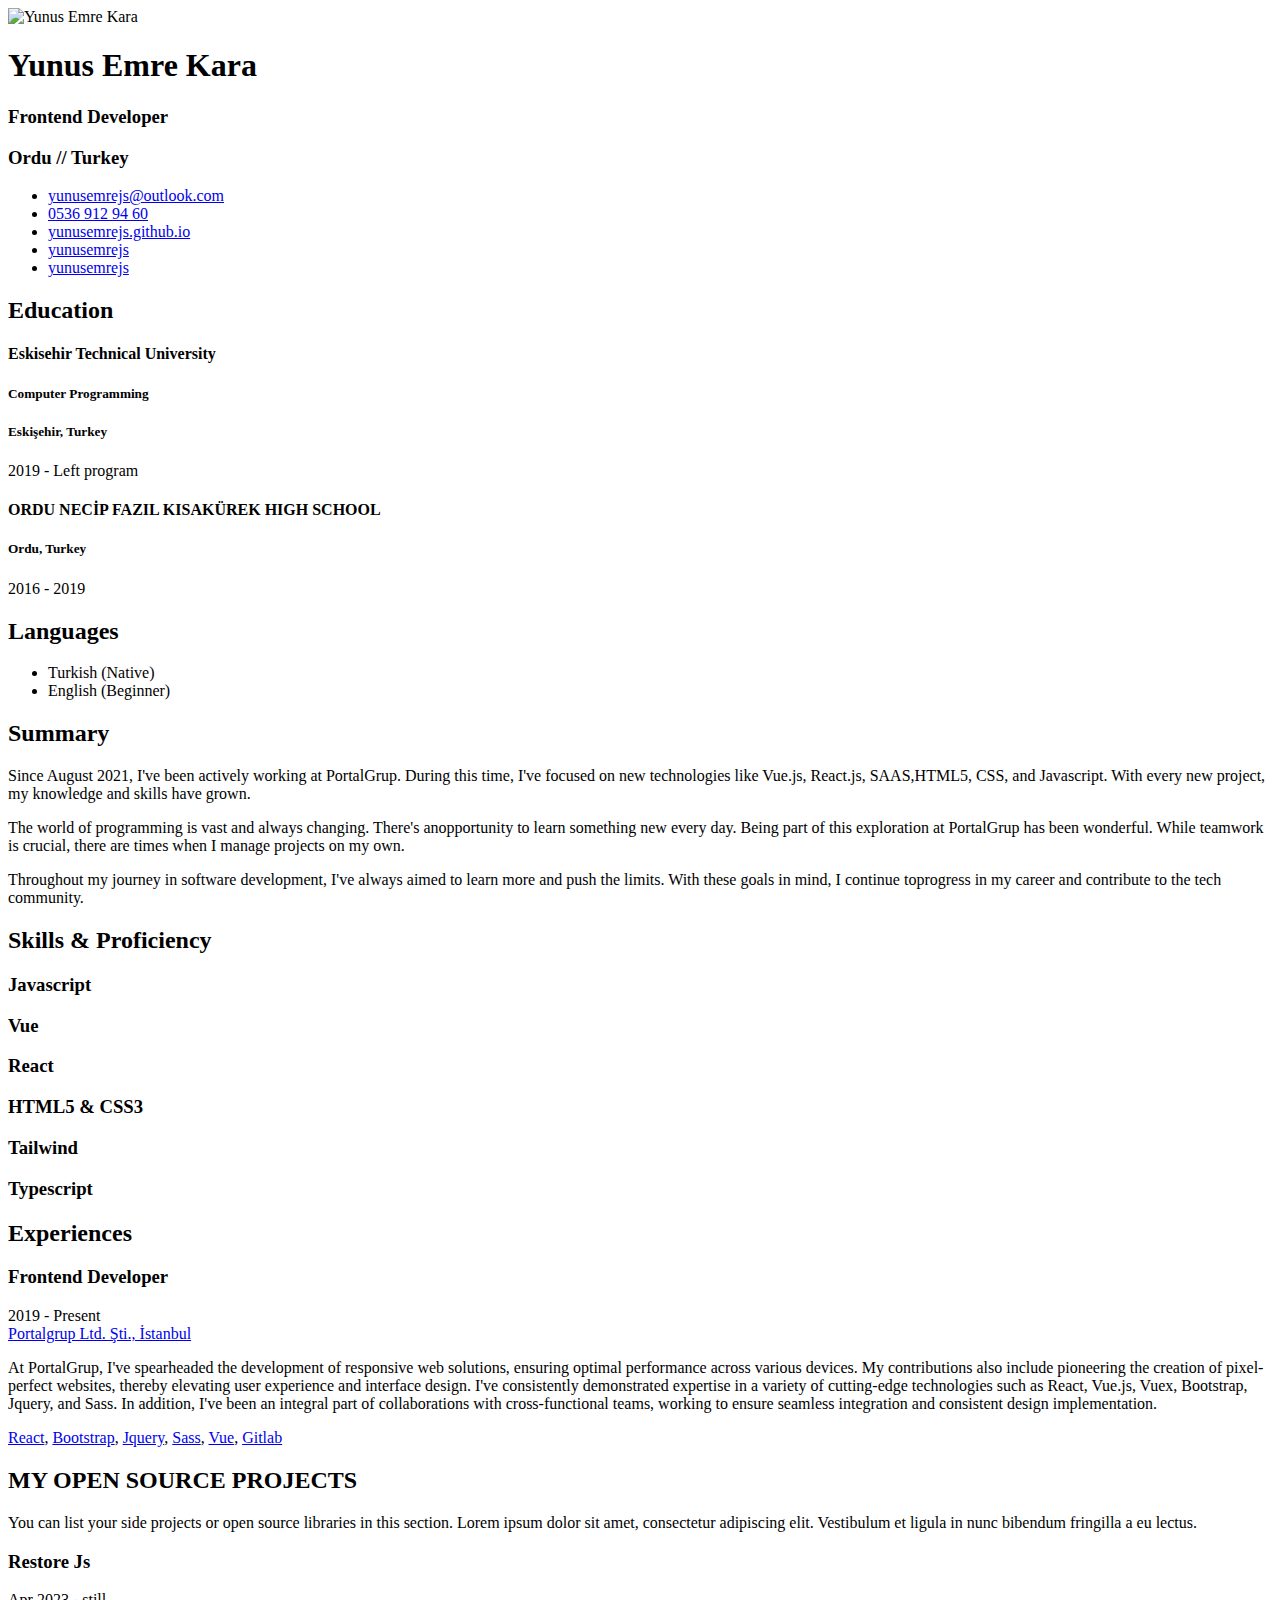
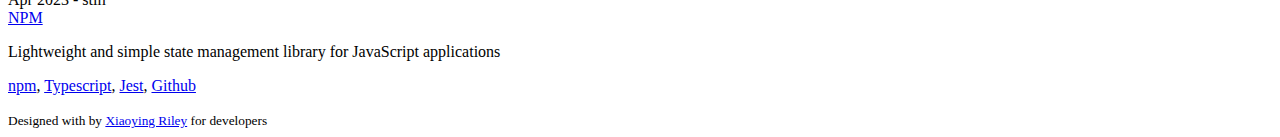
==== index.html @ f68e9455 "Update skills and experiences section & Fix typo" ====
<!DOCTYPE html>
<html lang="en">
	<head>
		<title>Yunus Emre Kara | Frontend Developer</title>

		<!-- Meta -->
		<meta charset="utf-8">
		<meta http-equiv="X-UA-Compatible" content="IE=edge">
		<meta name="viewport" content="width=device-width, initial-scale=1.0">
		<meta name="description" content="Yunus Emre Kara CV">
		<meta name="author" content="Yunus Emre Kara">
		<link
		rel="shortcut icon" href="favicon.ico">
		<!-- Google Font -->
		<link
		href='https://fonts.googleapis.com/css?family=Inter:400,500,400italic,300italic,300,500italic,700,700italic,900,900italic' rel='stylesheet' type='text/css'>
		<!-- FontAwesome JS-->
		<script defer src="assets/fontawesome/js/all.min.js"></script>
		<!-- Global CSS -->
		<link
		rel="stylesheet" href="assets/plugins/bootstrap/css/bootstrap.min.css">
		<!-- Theme CSS -->
		<link id="theme-style" rel="stylesheet" href="assets/css/main.css">
		<link rel="stylesheet" href="assets/css/custom.css">
	</head>

	<body>
		<div class="wrapper mt-lg-5">
			<div class="sidebar-wrapper">
				<div class="profile-container">
					<img class="profile" src="assets/images/profile.png" alt="Yunus Emre Kara"/>
					<h1 class="name">Yunus Emre Kara</h1>
					<h3 class="tagline">Frontend Developer</h3>
					<h3 class="location">Ordu // Turkey</h3>
				</div>
				<!--//profile-container-->

				<div class="contact-container container-block">
					<ul class="list-unstyled contact-list">
						<li class="email">
							<i class="fa-solid fa-envelope"></i>
							<a href="mailto: yunusemrejs@outlook.com">yunusemrejs@outlook.com</a>
						</li>
						<li class="phone">
							<i class="fa-solid fa-phone"></i>
							<a href="tel:+905369129460">0536 912 94 60</a>
						</li>
						<li class="website">
							<i class="fa-solid fa-globe"></i>
							<a href="https://yunusemrejs.github.io/" target="_blank">yunusemrejs.github.io</a>
						</li>
						<li class="linkedin">
							<i class="fa-brands fa-linkedin-in"></i>
							<a href="https://www.linkedin.com/in/yunusemrejs/" target="_blank">yunusemrejs</a>
						</li>
						<li class="github">
							<i class="fa-brands fa-github"></i>
							<a href="https://github.com/yunusemrejs" target="_blank">yunusemrejs</a>
						</li>
					</ul>
				</div>
				<!--//contact-container-->
				<div class="education-container container-block">
					<h2 class="container-block-title">Education</h2>
					<div class="item">
						<h4 class="degree">Eskisehir Technical University</h4>
						<h5 class="meta">Computer Programming</h5>
						<h5 class="meta">Eskişehir, Turkey</h5>
						<div class="time">2019 - Left program</div>
					</div>
					<!--//item-->
					<div class="item">
						<h4 class="degree">ORDU NECİP FAZIL KISAKÜREK HIGH SCHOOL</h4>
						<h5 class="meta">Ordu, Turkey</h5>
						<div class="time">2016 - 2019</div>
					</div>
					<!--//item-->
				</div>
				<!--//education-container-->

				<div class="languages-container container-block">
					<h2 class="container-block-title">Languages</h2>
					<ul class="list-unstyled interests-list">
						<li>Turkish
							<span class="lang-desc">(Native)</span>
						</li>
						<li>English
							<span class="lang-desc">(Beginner)</span>
						</li>
					</ul>
				</div>
			</div>
			<!--//sidebar-wrapper-->

			<div class="main-wrapper">

				<section class="section summary-section">
					<h2 class="section-title">
						<span class="icon-holder">
							<i class="fa-solid fa-user"></i>
						</span>Summary</h2>
					<div class="summary">
						<p>
							Since August 2021, I've been actively working at PortalGrup. During this time, I've focused on new technologies like Vue.js, React.js, SAAS,HTML5, CSS, and Javascript. With every new project, my knowledge and skills have grown.
						</p>
						<p>
							The world of programming is vast and always changing. There's anopportunity to learn something new every day. Being part of this exploration at PortalGrup has been wonderful. While teamwork is crucial, there are times when I manage projects on my own.
						</p>
						<p>
							Throughout my journey in software development, I've always aimed to learn more and push the limits. With these goals in mind, I continue toprogress in my career and contribute to the tech community.
						</p>
					</div>
					<!--//summary-->
				</section>
				<!--//section-->

				<section class="skills-section section">
					<h2 class="section-title">
						<span class="icon-holder">
							<i class="fa-solid fa-rocket"></i>
						</span>Skills &amp; Proficiency</h2>
					<div class="skillset">
						<div class="item">
							<h3 class="level-title">Javascript</h3>
							<div class="progress level-bar">
								<div class="progress-bar theme-progress-bar" role="progressbar" style="width: 90%" aria-valuenow="90" aria-valuemin="0" aria-valuemax="100"></div>
							</div>
						</div>
						<!--//item-->

						<div class="item">
							<h3 class="level-title">Vue</h3>
							<div class="progress level-bar">
								<div class="progress-bar theme-progress-bar" role="progressbar" style="width: 85%" aria-valuenow="85" aria-valuemin="0" aria-valuemax="100"></div>
							</div>
						</div>
						<!--//item-->

						<div class="item">
							<h3 class="level-title">React</h3>
							<div class="progress level-bar">
								<div class="progress-bar theme-progress-bar" role="progressbar" style="width: 80%" aria-valuenow="80" aria-valuemin="0" aria-valuemax="100"></div>
							</div>
						</div>
						<!--//item-->

						<div class="item">
							<h3 class="level-title">HTML5 &amp; CSS3</h3>
							<div class="progress level-bar">
								<div class="progress-bar theme-progress-bar" role="progressbar" style="width: 98%" aria-valuenow="98" aria-valuemin="0" aria-valuemax="100"></div>
							</div>
						</div>
						<!--//item-->

						<div class="item">
							<h3 class="level-title">Tailwind</h3>
							<div class="progress level-bar">
								<div class="progress-bar theme-progress-bar" role="progressbar" style="width: 60%" aria-valuenow="60" aria-valuemin="0" aria-valuemax="100"></div>
							</div>
						</div>
						<!--//item-->

						<div class="item">
							<h3 class="level-title">Typescript</h3>
							<div class="progress level-bar">
								<div class="progress-bar theme-progress-bar" role="progressbar" style="width: 50%" aria-valuenow="50" aria-valuemin="0" aria-valuemax="100"></div>
							</div>
						</div>
						<!--//item-->
						
					</div>
				</section>
				<!--//skills-section-->

				<section class="section experiences-section">
					<h2 class="section-title">
						<span class="icon-holder">
							<i class="fa-solid fa-briefcase"></i>
						</span>Experiences</h2>

					<div class="item">
						<div class="meta">
							<div class="upper-row">
								<h3 class="job-title">Frontend Developer</h3>
								<div class="time">2019 - Present</div>
							</div>
							<!--//upper-row-->
							<div class="company">
								<div class="company">
									<a href="http://www.portalgrup.com/" target="_blank" rel="nofollow norefferer">Portalgrup Ltd. Şti., İstanbul</a>
								</div>
							</div>
						</div>
						<!--//meta-->
						<div class="details">
							<p>At PortalGrup, I've spearheaded the development of responsive web solutions, ensuring optimal performance across various devices. My contributions also include pioneering the creation of pixel-perfect websites, thereby elevating user experience and interface design. I've consistently demonstrated expertise in a variety of cutting-edge technologies such as React, Vue.js, Vuex, Bootstrap, Jquery, and Sass. In addition, I've been an integral part of collaborations with cross-functional teams, working to ensure seamless integration and consistent design implementation.</p>
						</div>
						<!--//details-->
						<p class="worked-with">
							<a target="_blank" rel="nofollow norefferer" href="https://react.dev/">React</a>,
							<a target="_blank" rel="nofollow norefferer" href="https://getbootstrap.com/">Bootstrap</a>,
							<a target="_blank" rel="nofollow norefferer" href="https://jquery.com/">Jquery</a>,
							<a target="_blank" rel="nofollow norefferer" href="https://sass-lang.com/">Sass</a>,
							<a target="_blank" rel="nofollow norefferer" href="https://vuejs.org/">Vue</a>,
							<a target="_blank" rel="nofollow norefferer" href="https://about.gitlab.com/">Gitlab</a>
						</p>
					</div>
					<!--//item-->
				</section>
				<!--//section-->

				<section class="section projects-section">
					<h2 class="section-title">
						<span class="icon-holder">
							<i class="fa-brands fa-github"></i>
						</span>MY OPEN SOURCE PROJECTS
					</h2>
					<div class="intro">
						<p>You can list your side projects or open source libraries in this section. Lorem ipsum dolor sit amet, consectetur adipiscing elit. Vestibulum et ligula in nunc bibendum fringilla a eu lectus.</p>
					</div>
					<!--//intro-->
					<div class="item">
						<div class="meta">
							<div class="upper-row">
								<h3 class="job-title">Restore Js</h3>
								<div class="time">Apr 2023 - still</div>
							</div>
							<!--//upper-row-->
							<div class="company">
								<a href="https://www.npmjs.com/package/@yunusemrejs/restore-js" target="_blank" rel="nofollow norefferer">NPM</a>
							</div>
						</div>
						<!--//meta-->
						<div class="details">
							<p>
								Lightweight and simple state management library for JavaScript applications
							</p>
							<p class="worked-with">
								<a target="_blank" rel="nofollow norefferer" href="https://www.npmjs.org/">npm</a>,
								<a target="_blank" rel="nofollow norefferer" href="https://www.typescriptlang.org/">Typescript</a>,
								<a target="_blank" rel="nofollow norefferer" href="https://facebook.github.io/jest/">Jest</a>,
								<a target="_blank" rel="nofollow norefferer" href="https://github.com/yunusemrejs/restore-js">Github</a>
							</p>
						</div>
						<!--//details-->
					</div>
					<!--//item-->
				</section>
				<!--//section-->

			</div>
			<!--//main-body-->
		</div>

		<footer class="footer">
			<div
				class="text-center">
				<!--/* This template is free as long as you keep the footer attribution link. If you'd like to use the template without the attribution link, you can buy the commercial license via our website: themes.3rdwavemedia.com Thank you for your support. :) */-->
				<small class="copyright">Designed with
					<i class="fa-solid fa-heart"></i>
					by
					<a href="http://themes.3rdwavemedia.com" target="_blank">Xiaoying Riley</a>
					for developers</small>
			</div>
			<!--//container-->
		</footer>
		<!--//footer-->

	</body>
</html>
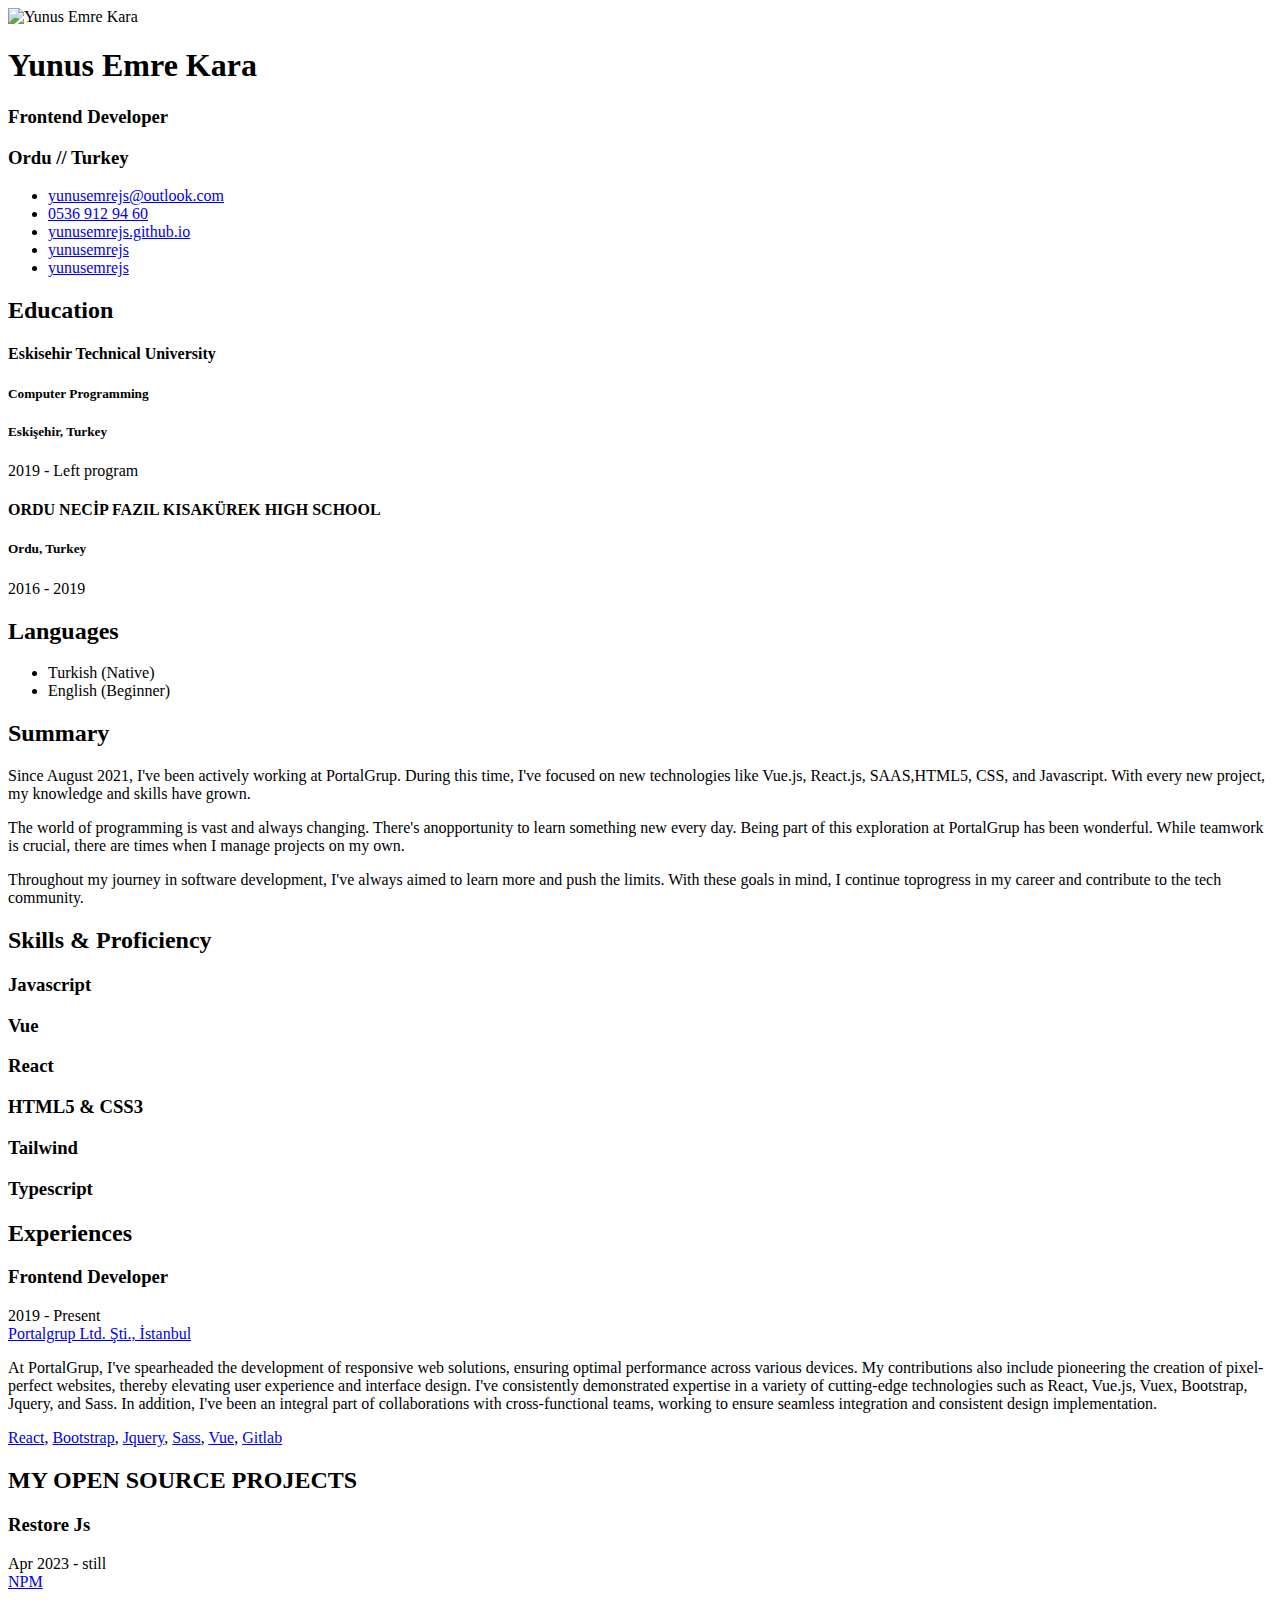
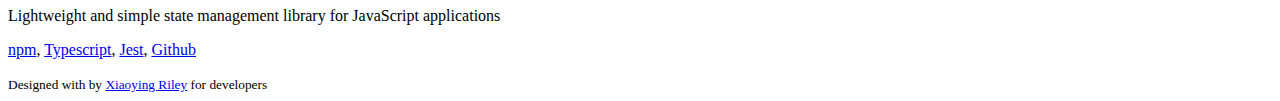
==== commit f223e865: "Update comment html" ====
--- a/index.html
+++ b/index.html
@@ -216,7 +216,7 @@
 						</span>MY OPEN SOURCE PROJECTS
 					</h2>
 					<div class="intro">
-						<p>You can list your side projects or open source libraries in this section. Lorem ipsum dolor sit amet, consectetur adipiscing elit. Vestibulum et ligula in nunc bibendum fringilla a eu lectus.</p>
+						<!-- <p>You can list your side projects or open source libraries in this section. Lorem ipsum dolor sit amet, consectetur adipiscing elit. Vestibulum et ligula in nunc bibendum fringilla a eu lectus.</p> -->
 					</div>
 					<!--//intro-->
 					<div class="item">
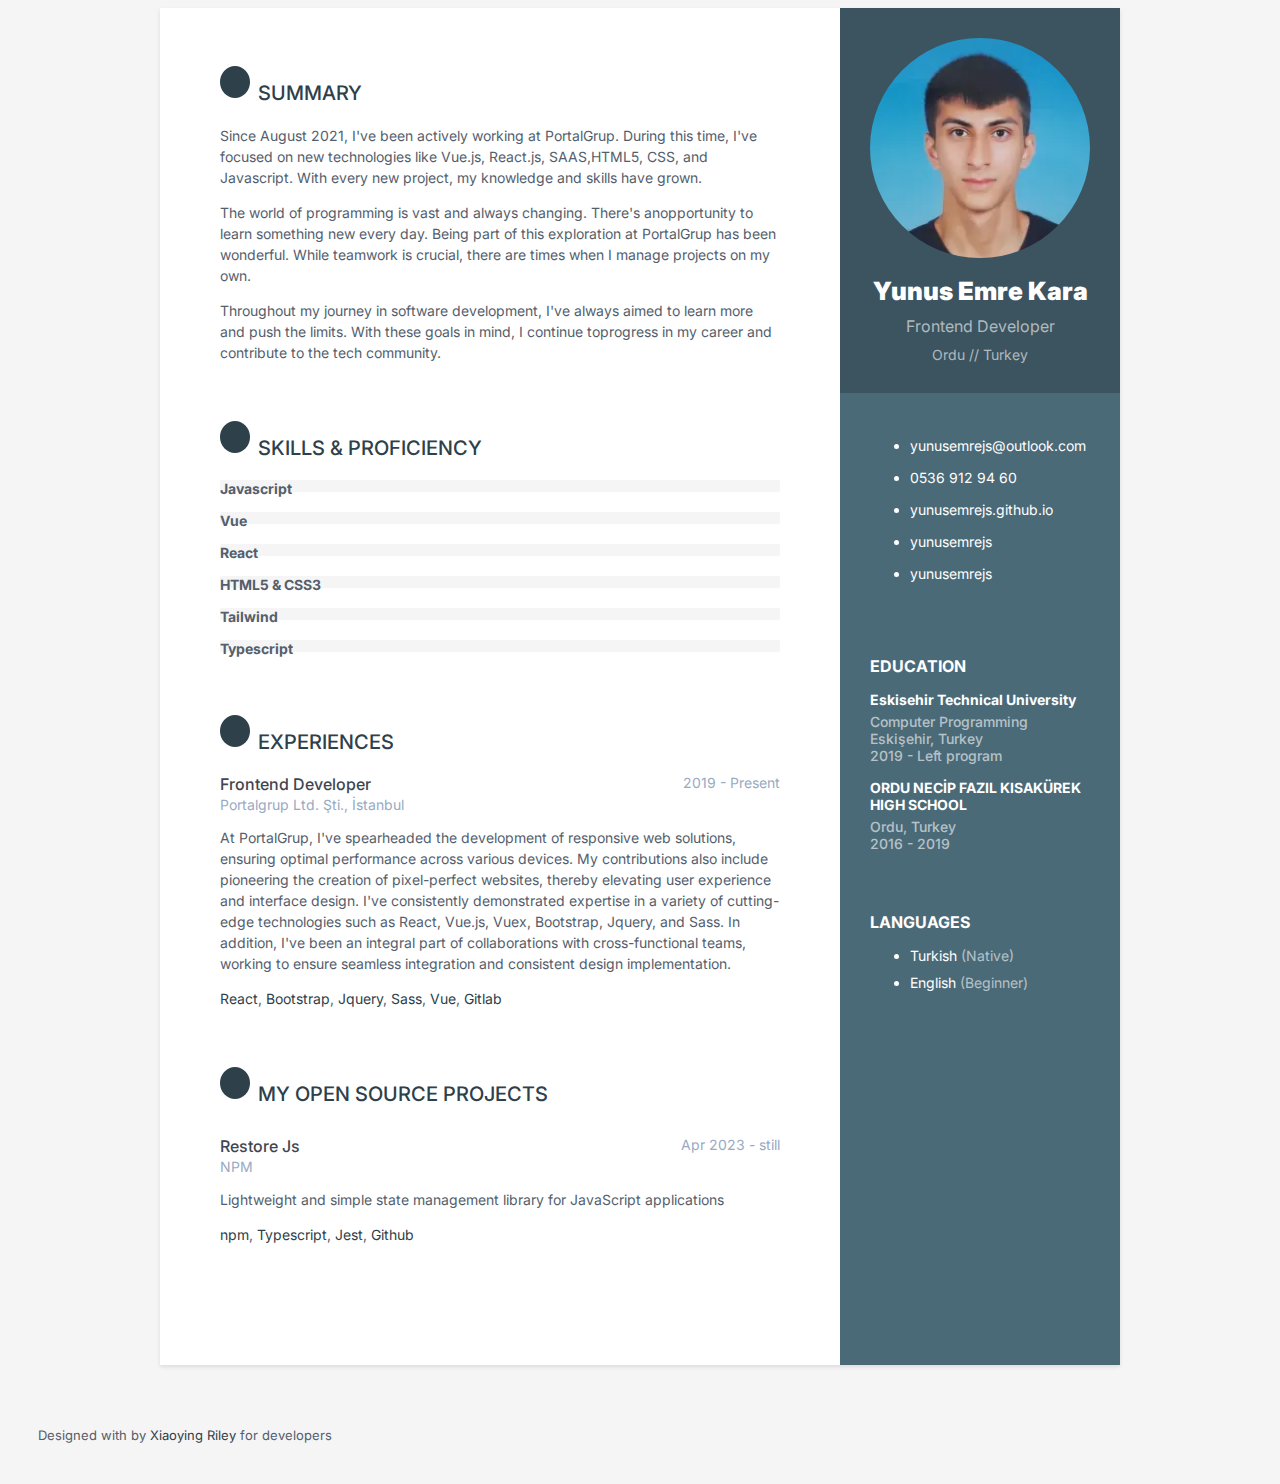
==== commit 894f70b2: "Update for seo optimization" ====
--- a/index.html
+++ b/index.html
@@ -20,15 +20,18 @@
 		<link
 		rel="stylesheet" href="assets/plugins/bootstrap/css/bootstrap.min.css">
 		<!-- Theme CSS -->
-		<link id="theme-style" rel="stylesheet" href="assets/css/main.css">
-		<link rel="stylesheet" href="assets/css/custom.css">
+		<link id="theme-style" rel="stylesheet" href="assets/css/main.min.css">
+		<link rel="stylesheet" href="assets/css/custom.min.css">
 	</head>
 
 	<body>
 		<div class="wrapper mt-lg-5">
 			<div class="sidebar-wrapper">
 				<div class="profile-container">
-					<img class="profile" src="assets/images/profile.png" alt="Yunus Emre Kara"/>
+					<picture>
+						<source srcset="assets/images/profile.webp" type="image/webp">
+						<img class="profile" src="assets/images/profile.png" alt="Yunus Emre Kara Profile Picture">
+					</picture>
 					<h1 class="name">Yunus Emre Kara</h1>
 					<h3 class="tagline">Frontend Developer</h3>
 					<h3 class="location">Ordu // Turkey</h3>
--- a/assets/css/main.min.css
+++ b/assets/css/main.min.css
@@ -0,0 +1,8 @@
+/*! 
+ * Template Name: Orbit - Bootstrap 5 Resume/CV Template for Developers
+ * Version: Bootstrap 5 v3.0
+ * Author: Xiaoying Riley
+ * Copyright: 3rd Wave Media
+ * Twitter: @3rdwave_themes
+ * Website: http://themes.3rdwavemedia.com/
+*/a,a:focus{text-decoration:none}.sidebar-wrapper .contact-list .email .svg-inline--fa,body{font-size:14px}body{font-family:Inter,sans-serif;color:#545e6c;background:#f5f5f5;-webkit-font-smoothing:antialiased;-moz-osx-font-smoothing:grayscale}h1,h2,h3,h4,h5,h6{font-weight:700}a{color:#2e4049}a:hover{text-decoration:underline;color:#10171a;-webkit-transition:.4s ease-in-out;-moz-transition:.4s ease-in-out;-ms-transition:.4s ease-in-out;-o-transition:.4s ease-in-out}p{line-height:1.5}.wrapper{background:#4b6a78;max-width:960px;margin:0 auto;position:relative;-webkit-box-shadow:0 2px 4px rgba(0,0,0,.1);-moz-box-shadow:0 2px 4px rgba(0,0,0,.1);box-shadow:0 2px 4px rgba(0,0,0,.1)}.sidebar-wrapper{background:#4b6a78;position:absolute;right:0;width:280px;height:100%;min-height:800px;color:#fff}.sidebar-wrapper a{color:#fff}.sidebar-wrapper .profile-container{padding:30px;background:rgba(0,0,0,.2);text-align:center;color:#fff}.sidebar-wrapper .name{font-size:32px;font-weight:900;margin-top:0;margin-bottom:10px}.sidebar-wrapper .tagline{color:rgba(255,255,255,.6);font-size:16px;font-weight:400;margin-top:0;margin-bottom:0}.sidebar-wrapper .profile{margin-bottom:15px;max-width:100%;border-radius:50%}.sidebar-wrapper .contact-list .svg-inline--fa{margin-right:5px;font-size:18px;vertical-align:middle}.main-wrapper .projects-section .item,.sidebar-wrapper .contact-list li,.sidebar-wrapper .education-container .item{margin-bottom:15px}.sidebar-wrapper .contact-list li:last-child,.sidebar-wrapper .education-container .item:last-child,.sidebar-wrapper .interests-list,.sidebar-wrapper .interests-list li:last-child,.sidebar-wrapper .languages-list,.sidebar-wrapper .languages-list li:last-child{margin-bottom:0}.sidebar-wrapper .container-block{padding:30px}.sidebar-wrapper .container-block-title{text-transform:uppercase;font-size:16px;font-weight:700;margin-top:0;margin-bottom:15px}.sidebar-wrapper .degree{font-size:14px;margin-top:0;margin-bottom:5px}.sidebar-wrapper .education-container .meta{color:rgba(255,255,255,.6);font-weight:500;margin-bottom:0;margin-top:0;font-size:14px}.sidebar-wrapper .education-container .time{color:rgba(255,255,255,.6);font-weight:500;margin-bottom:0}.sidebar-wrapper .languages-container .lang-desc{color:rgba(255,255,255,.6)}.sidebar-wrapper .interests-list li,.sidebar-wrapper .languages-list li{margin-bottom:10px}.main-wrapper{background:#fff;padding:60px 340px 60px 60px}.main-wrapper .section-title{text-transform:uppercase;font-size:20px;font-weight:500;color:#2e4049;position:relative;margin-top:0;margin-bottom:20px}.main-wrapper .section-title .icon-holder{width:30px;height:30px;margin-right:8px;display:inline-block;color:#fff;-webkit-border-radius:50%;-moz-border-radius:50%;-ms-border-radius:50%;-o-border-radius:50%;border-radius:50%;-moz-background-clip:padding;-webkit-background-clip:padding-box;background:#2e4049;text-align:center;font-size:16px;position:relative;top:-2px;padding-top:2px}.main-wrapper .section-title .icon-holder .svg-inline--fa{font-size:14px;margin-top:6px}.main-wrapper .section{margin-bottom:60px}.main-wrapper .experiences-section .item,.main-wrapper .projects-section .intro{margin-bottom:30px}.main-wrapper .upper-row{position:relative;overflow:hidden;margin-bottom:2px}.main-wrapper .job-title{color:#3f4650;font-size:16px;margin-top:0;margin-bottom:0;font-weight:500}.main-wrapper .time{position:absolute;right:0;top:0;color:#97aac3}.main-wrapper .company{margin-bottom:10px;color:#97aac3}.main-wrapper .project-title{font-size:16px;font-weight:400;margin-top:0;margin-bottom:5px}.skillset .item{margin-bottom:15px;overflow:hidden}.skillset .level-title{font-size:14px;margin-top:0;margin-bottom:12px}.skillset .level-bar{height:12px;background:padding-box #f5f5f5;-webkit-border-radius:2px;-moz-border-radius:2px;-ms-border-radius:2px;-o-border-radius:2px;border-radius:2px;-moz-background-clip:padding;-webkit-background-clip:padding-box}.skillset .theme-progress-bar{background:#5f8697}.footer{padding:60px 30px 30px}.footer .copyright{line-height:1.6;color:#545e6c;font-size:13px}.footer .fa-heart{color:#fb866a}@media (max-width:767.98px){.sidebar-wrapper{position:static;width:inherit}.main-wrapper{padding:30px}.main-wrapper .time{position:static;display:block;margin-top:5px}.main-wrapper .upper-row{margin-bottom:0}}@media (min-width:992px){.skillset .level-title{display:inline-block;float:left;width:30%;margin-bottom:0}}
--- a/assets/css/custom.min.css
+++ b/assets/css/custom.min.css
@@ -0,0 +1 @@
+.main-wrapper .company a{color:#97aac3}.sidebar-wrapper .location{color:rgba(255,255,255,.6);font-size:14px;margin-top:10px;margin-bottom:0;font-weight:400}.sidebar-wrapper .name{font-size:25px}.sidebar-wrapper .profile{object-fit:cover;height:220px;width:220px}
